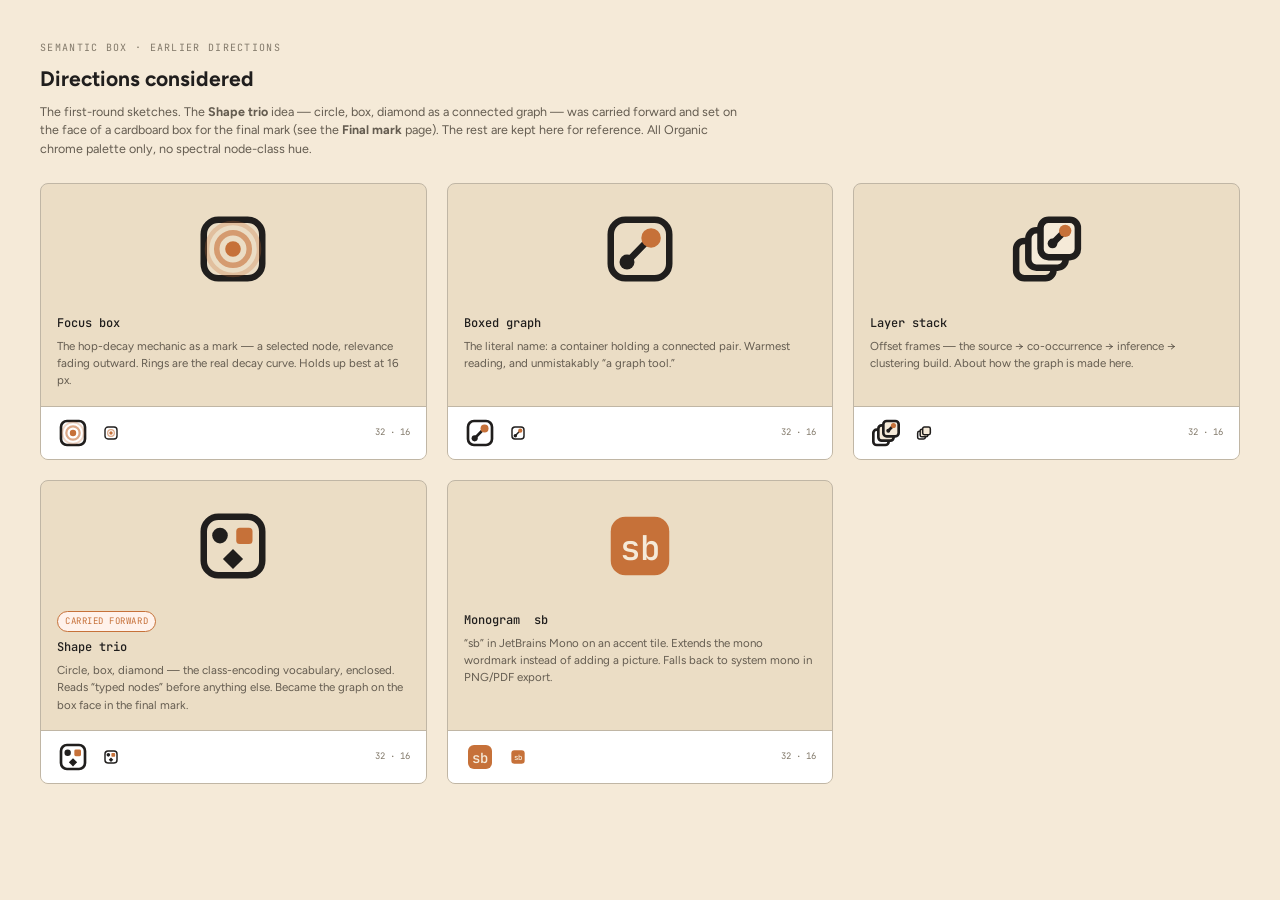
==== design_handoff_semantic_box/icon-concepts/Concepts.dc.html @ 59d0e0a6 "Icon design process" ====
<!doctype html>
<html>
<head>
  <meta charset="utf-8">
  <script src="./support.js"></script>
</head>
<body>
<x-dc>
<helmet>
  <link rel="stylesheet" href="https://fonts.googleapis.com/css2?family=Figtree:wght@400;500;600;700&family=JetBrains+Mono:wght@400;500&display=swap">
  <style>
    :root{
      --ink:#201e1d; --accent:#c67139; --ground:#f5ead8; --surface:#ebddc5;
      --n100:#f9f4ed; --n400:#c0b6a5; --n600:#82796a; --n700:#645c50;
    }
    *{box-sizing:border-box;}
    body{margin:0; background:var(--ground); color:var(--ink);
      font:400 14px/1.5 'Figtree',system-ui,sans-serif; -webkit-font-smoothing:antialiased;}
    a{color:#b45309;} a:hover{color:#92400e;}
    h1{margin:0; font-weight:700;}
    .mono{font-family:'JetBrains Mono',monospace;}
    .eyebrow{font-family:'JetBrains Mono',monospace; font-size:10px; letter-spacing:.13em;
      text-transform:uppercase; color:var(--n600);}
    .grid{display:grid; grid-template-columns:repeat(3,minmax(0,1fr)); gap:20px;}
    .card{display:flex; flex-direction:column; border:1px solid var(--n400);
      border-radius:8px; background:var(--surface); overflow:hidden;}
    .card__art{padding:26px; display:flex; justify-content:center;}
    .card__body{padding:0 16px 16px; display:flex; flex-direction:column; gap:6px;}
    .card__name{font-family:'JetBrains Mono',monospace; font-size:12px; font-weight:500;}
    .card__note{font-size:11.5px; line-height:1.5; color:var(--n700);}
    .card__foot{margin-top:auto; border-top:1px solid var(--n400); background:#fff;
      padding:10px 16px; display:flex; align-items:center; gap:14px;}
    .card__foot .mono{font-size:9px; color:var(--n600); margin-left:auto;}
    .reco{display:inline-flex; align-items:center; gap:6px; align-self:flex-start;
      font-family:'JetBrains Mono',monospace; font-size:9px; letter-spacing:.06em;
      text-transform:uppercase; color:var(--accent); border:1px solid var(--accent);
      background:#fff2eb; padding:3px 7px; border-radius:999px;}
  </style>
</helmet>

<div style="padding:40px; display:flex; flex-direction:column; gap:24px;">

  <div style="display:flex; flex-direction:column; gap:8px;">
    <div class="eyebrow">Semantic Box &middot; earlier directions</div>
    <h1 style="font-size:21px;">Directions considered</h1>
    <p style="margin:0; font-size:12.5px; color:var(--n700); max-width:88ch;">
      The first-round sketches. The <strong>Shape trio</strong> idea &mdash; circle, box, diamond
      as a connected graph &mdash; was carried forward and set on the face of a cardboard box for
      the final mark (see the <strong>Final mark</strong> page). The rest are kept here for
      reference. All Organic chrome palette only, no spectral node-class hue.
    </p>
  </div>

  <div class="grid">

    <!-- 1 -->
    <div class="card">
      <div class="card__art">
        <svg width="78" height="78" viewBox="0 0 24 24" fill="none" stroke="#201e1d" stroke-width="2" stroke-linecap="round" stroke-linejoin="round"><rect x="3" y="3" width="18" height="18" rx="4.5"/><circle cx="12" cy="12" r="8" stroke="#c67139" stroke-width="1.4" opacity=".28"/><circle cx="12" cy="12" r="5" stroke="#c67139" stroke-width="1.7" opacity=".6"/><circle cx="12" cy="12" r="2.4" fill="#c67139" stroke="none"/></svg>
      </div>
      <div class="card__body">
        <span class="card__name">Focus box</span>
        <span class="card__note">The hop-decay mechanic as a mark &mdash; a selected node,
          relevance fading outward. Rings are the real decay curve. Holds up best at 16&thinsp;px.</span>
      </div>
      <div class="card__foot">
        <svg width="32" height="32" viewBox="0 0 24 24" fill="none" stroke="#201e1d" stroke-width="2" stroke-linecap="round" stroke-linejoin="round"><rect x="3" y="3" width="18" height="18" rx="4.5"/><circle cx="12" cy="12" r="8" stroke="#c67139" stroke-width="1.4" opacity=".28"/><circle cx="12" cy="12" r="5" stroke="#c67139" stroke-width="1.7" opacity=".6"/><circle cx="12" cy="12" r="2.4" fill="#c67139" stroke="none"/></svg>
        <svg width="16" height="16" viewBox="0 0 24 24" fill="none" stroke="#201e1d" stroke-width="2.1" stroke-linecap="round" stroke-linejoin="round"><rect x="3" y="3" width="18" height="18" rx="4.5"/><circle cx="12" cy="12" r="5" stroke="#c67139" stroke-width="1.9" opacity=".6"/><circle cx="12" cy="12" r="2.6" fill="#c67139" stroke="none"/></svg>
        <span class="mono">32 &middot; 16</span>
      </div>
    </div>

    <!-- 2 -->
    <div class="card">
      <div class="card__art">
        <svg width="78" height="78" viewBox="0 0 24 24" fill="none" stroke="#201e1d" stroke-width="2" stroke-linecap="round" stroke-linejoin="round"><rect x="3" y="3" width="18" height="18" rx="4.5"/><line x1="8.6" y1="15.4" x2="14.8" y2="9"/><circle cx="8" cy="16" r="2.3" fill="#201e1d" stroke="none"/><circle cx="15.4" cy="8.6" r="3" fill="#c67139" stroke="none"/></svg>
      </div>
      <div class="card__body">
        <span class="card__name">Boxed graph</span>
        <span class="card__note">The literal name: a container holding a connected pair.
          Warmest reading, and unmistakably &ldquo;a graph tool.&rdquo;</span>
      </div>
      <div class="card__foot">
        <svg width="32" height="32" viewBox="0 0 24 24" fill="none" stroke="#201e1d" stroke-width="2" stroke-linecap="round" stroke-linejoin="round"><rect x="3" y="3" width="18" height="18" rx="4.5"/><line x1="8.6" y1="15.4" x2="14.8" y2="9"/><circle cx="8" cy="16" r="2.3" fill="#201e1d" stroke="none"/><circle cx="15.4" cy="8.6" r="3" fill="#c67139" stroke="none"/></svg>
        <svg width="16" height="16" viewBox="0 0 24 24" fill="none" stroke="#201e1d" stroke-width="2.2" stroke-linecap="round" stroke-linejoin="round"><rect x="3" y="3" width="18" height="18" rx="4.5"/><line x1="8.6" y1="15.4" x2="14.8" y2="9"/><circle cx="8" cy="16" r="2.6" fill="#201e1d" stroke="none"/><circle cx="15.4" cy="8.6" r="3.2" fill="#c67139" stroke="none"/></svg>
        <span class="mono">32 &middot; 16</span>
      </div>
    </div>

    <!-- 3 -->
    <div class="card">
      <div class="card__art">
        <svg width="78" height="78" viewBox="0 0 24 24" fill="none" stroke="#201e1d" stroke-width="2" stroke-linecap="round" stroke-linejoin="round"><rect x="2.5" y="9.5" width="11.5" height="11.5" rx="2.5"/><rect x="6.25" y="6.25" width="11.5" height="11.5" rx="2.5" fill="#f5ead8"/><rect x="10" y="3" width="11.5" height="11.5" rx="2.5" fill="#f5ead8"/><line x1="13.7" y1="10.3" x2="17.6" y2="6.4"/><circle cx="13.7" cy="10.3" r="1.5" fill="#201e1d" stroke="none"/><circle cx="17.6" cy="6.4" r="1.9" fill="#c67139" stroke="none"/></svg>
      </div>
      <div class="card__body">
        <span class="card__name">Layer stack</span>
        <span class="card__note">Offset frames &mdash; the source &rarr; co-occurrence &rarr;
          inference &rarr; clustering build. About how the graph is made here.</span>
      </div>
      <div class="card__foot">
        <svg width="32" height="32" viewBox="0 0 24 24" fill="none" stroke="#201e1d" stroke-width="2" stroke-linecap="round" stroke-linejoin="round"><rect x="2.5" y="9.5" width="11.5" height="11.5" rx="2.5"/><rect x="6.25" y="6.25" width="11.5" height="11.5" rx="2.5" fill="#f5ead8"/><rect x="10" y="3" width="11.5" height="11.5" rx="2.5" fill="#f5ead8"/><line x1="13.7" y1="10.3" x2="17.6" y2="6.4"/><circle cx="13.7" cy="10.3" r="1.5" fill="#201e1d" stroke="none"/><circle cx="17.6" cy="6.4" r="1.9" fill="#c67139" stroke="none"/></svg>
        <svg width="16" height="16" viewBox="0 0 24 24" fill="none" stroke="#201e1d" stroke-width="2.3" stroke-linecap="round" stroke-linejoin="round"><rect x="2.5" y="9.5" width="11.5" height="11.5" rx="2.5"/><rect x="6.25" y="6.25" width="11.5" height="11.5" rx="2.5" fill="#f5ead8"/><rect x="10" y="3" width="11.5" height="11.5" rx="2.5" fill="#f5ead8"/></svg>
        <span class="mono">32 &middot; 16</span>
      </div>
    </div>

    <!-- 4 -->
    <div class="card">
      <div class="card__art">
        <svg width="78" height="78" viewBox="0 0 24 24" fill="none" stroke="#201e1d" stroke-width="2" stroke-linecap="round" stroke-linejoin="round"><rect x="3" y="3" width="18" height="18" rx="4.5"/><circle cx="8" cy="8.8" r="2.4" fill="#201e1d" stroke="none"/><rect x="13" y="6.4" width="5" height="5" rx="1.1" fill="#c67139" stroke="none"/><path d="M12 12.9 l3.1 3.1 -3.1 3.1 -3.1 -3.1 z" fill="#201e1d" stroke="none"/></svg>
      </div>
      <div class="card__body">
        <span class="reco">carried forward</span>
        <span class="card__name">Shape trio</span>
        <span class="card__note">Circle, box, diamond &mdash; the class-encoding vocabulary,
          enclosed. Reads &ldquo;typed nodes&rdquo; before anything else. Became the graph on the
          box face in the final mark.</span>
      </div>
      <div class="card__foot">
        <svg width="32" height="32" viewBox="0 0 24 24" fill="none" stroke="#201e1d" stroke-width="2" stroke-linecap="round" stroke-linejoin="round"><rect x="3" y="3" width="18" height="18" rx="4.5"/><circle cx="8" cy="8.8" r="2.4" fill="#201e1d" stroke="none"/><rect x="13" y="6.4" width="5" height="5" rx="1.1" fill="#c67139" stroke="none"/><path d="M12 12.9 l3.1 3.1 -3.1 3.1 -3.1 -3.1 z" fill="#201e1d" stroke="none"/></svg>
        <svg width="16" height="16" viewBox="0 0 24 24" fill="none" stroke="#201e1d" stroke-width="2.2" stroke-linecap="round" stroke-linejoin="round"><rect x="3" y="3" width="18" height="18" rx="4.5"/><circle cx="8" cy="8.8" r="2.7" fill="#201e1d" stroke="none"/><rect x="12.6" y="6" width="5.6" height="5.6" rx="1.1" fill="#c67139" stroke="none"/><path d="M12 12.6 l3.4 3.4 -3.4 3.4 -3.4 -3.4 z" fill="#201e1d" stroke="none"/></svg>
        <span class="mono">32 &middot; 16</span>
      </div>
    </div>

    <!-- 5 -->
    <div class="card">
      <div class="card__art">
        <svg width="78" height="78" viewBox="0 0 24 24"><rect x="3" y="3" width="18" height="18" rx="4.5" fill="#c67139"/><text x="12" y="16.3" text-anchor="middle" font-family="'JetBrains Mono',monospace" font-size="10.5" font-weight="500" fill="#f5ead8">sb</text></svg>
      </div>
      <div class="card__body">
        <span class="card__name">Monogram &nbsp;sb</span>
        <span class="card__note">&ldquo;sb&rdquo; in JetBrains Mono on an accent tile.
          Extends the mono wordmark instead of adding a picture. Falls back to system mono in PNG/PDF export.</span>
      </div>
      <div class="card__foot">
        <svg width="32" height="32" viewBox="0 0 24 24"><rect x="3" y="3" width="18" height="18" rx="4.5" fill="#c67139"/><text x="12" y="16.3" text-anchor="middle" font-family="'JetBrains Mono',monospace" font-size="10.5" font-weight="500" fill="#f5ead8">sb</text></svg>
        <svg width="16" height="16" viewBox="0 0 24 24"><rect x="2" y="2" width="20" height="20" rx="4.5" fill="#c67139"/><text x="12" y="16.6" text-anchor="middle" font-family="'JetBrains Mono',monospace" font-size="11" font-weight="500" fill="#f5ead8">sb</text></svg>
        <span class="mono">32 &middot; 16</span>
      </div>
    </div>

  </div>
</div>
</x-dc>
</body>
</html>
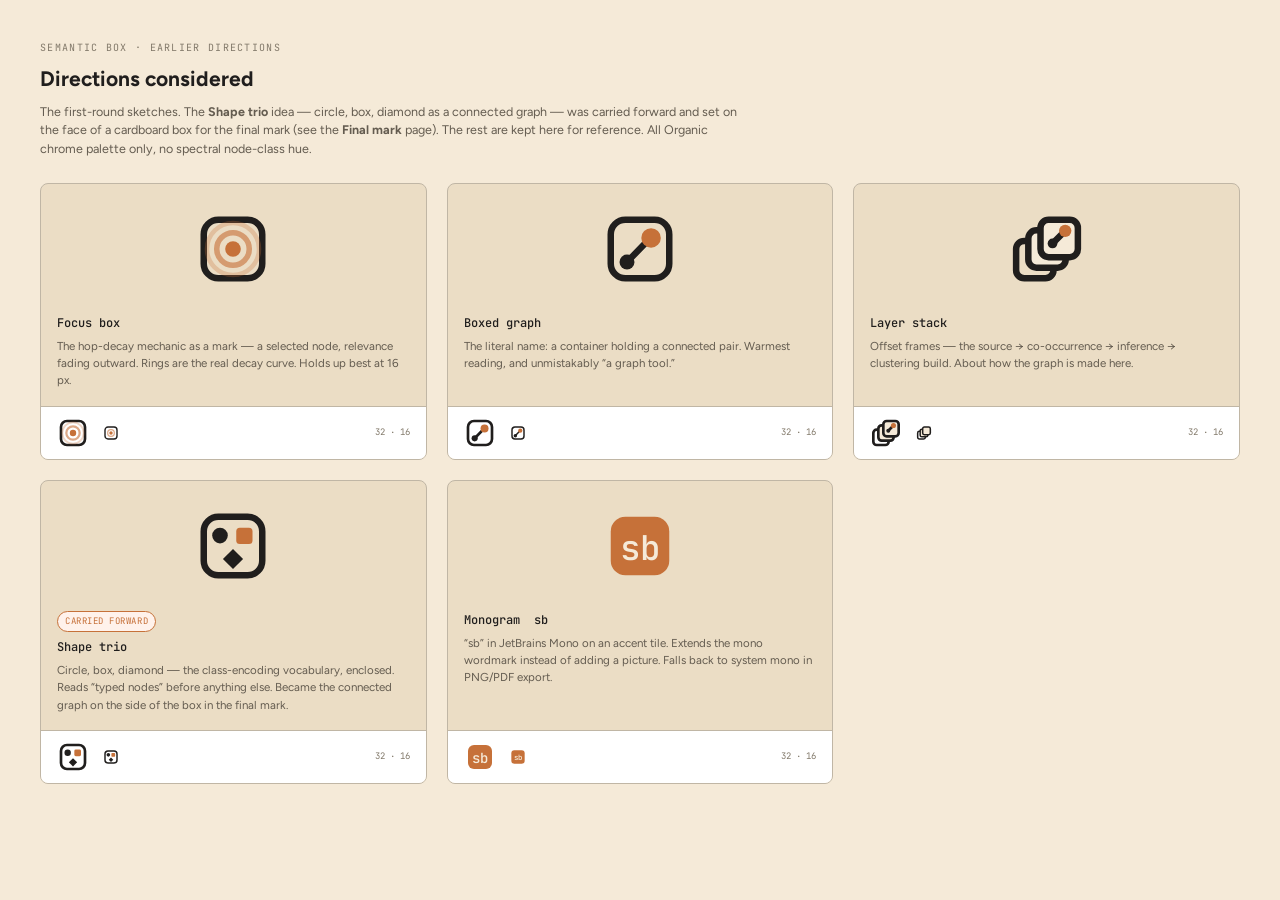
==== commit aac3095e: "new icon version" ====
--- a/design_handoff_semantic_box/icon-concepts/Concepts.dc.html
+++ b/design_handoff_semantic_box/icon-concepts/Concepts.dc.html
@@ -113,8 +113,8 @@
         <span class="reco">carried forward</span>
         <span class="card__name">Shape trio</span>
         <span class="card__note">Circle, box, diamond &mdash; the class-encoding vocabulary,
-          enclosed. Reads &ldquo;typed nodes&rdquo; before anything else. Became the graph on the
-          box face in the final mark.</span>
+          enclosed. Reads &ldquo;typed nodes&rdquo; before anything else. Became the connected graph
+          on the side of the box in the final mark.</span>
       </div>
       <div class="card__foot">
         <svg width="32" height="32" viewBox="0 0 24 24" fill="none" stroke="#201e1d" stroke-width="2" stroke-linecap="round" stroke-linejoin="round"><rect x="3" y="3" width="18" height="18" rx="4.5"/><circle cx="8" cy="8.8" r="2.4" fill="#201e1d" stroke="none"/><rect x="13" y="6.4" width="5" height="5" rx="1.1" fill="#c67139" stroke="none"/><path d="M12 12.9 l3.1 3.1 -3.1 3.1 -3.1 -3.1 z" fill="#201e1d" stroke="none"/></svg>
